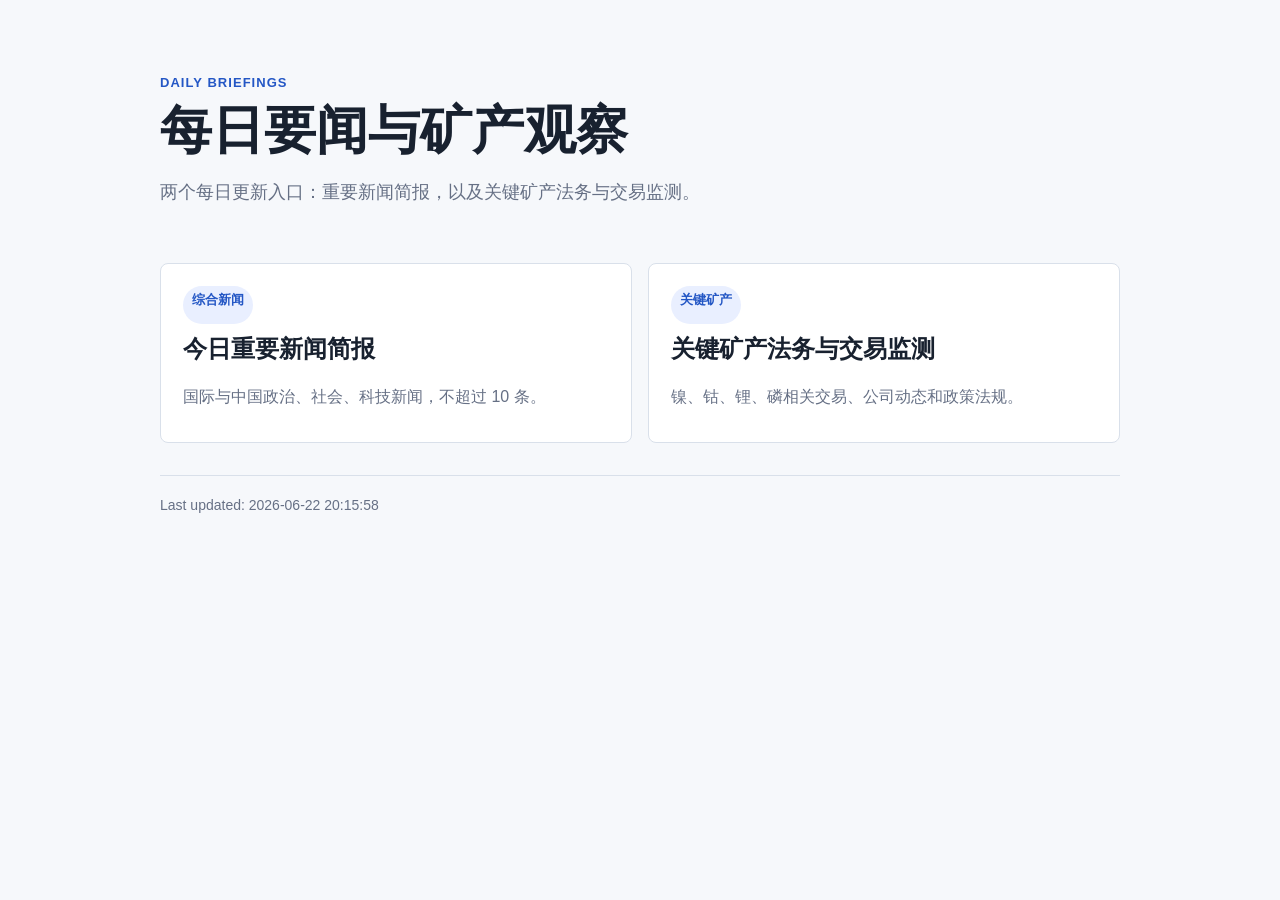
==== index.html @ e2047d88 "Update news briefing 2026-06-22 20:15:58" ====
<!doctype html>
<html lang="zh-CN">
<head>
  <meta charset="utf-8">
  <meta name="viewport" content="width=device-width, initial-scale=1">
  <title>每日要闻与矿产观察</title>
  <link rel="stylesheet" href="styles.css">
</head>
<body>
  <main class="page">
    <header class="hero">
      <p class="eyebrow">Daily Briefings</p>
      <h1>每日要闻与矿产观察</h1>
      <p class="subtitle">两个每日更新入口：重要新闻简报，以及关键矿产法务与交易监测。</p>
    </header>

    <section class="link-grid" aria-label="每日简报入口">
      <a class="brief-link" href="news.html">
        <span class="tag">综合新闻</span>
        <strong>今日重要新闻简报</strong>
        <span>国际与中国政治、社会、科技新闻，不超过 10 条。</span>
      </a>

      <a class="brief-link" href="minerals.html">
        <span class="tag">关键矿产</span>
        <strong>关键矿产法务与交易监测</strong>
        <span>镍、钴、锂、磷相关交易、公司动态和政策法规。</span>
      </a>
    </section>

    <footer class="footer">
      <span>Last updated: <time id="updated">2026-06-22 20:15:58</time></span>
    </footer>
  </main>
</body>
</html>
---- styles.css ----
:root {
  color-scheme: light;
  --bg: #f6f8fb;
  --text: #18212f;
  --muted: #667085;
  --line: #d9e0ea;
  --card: #ffffff;
  --accent: #2457c5;
  --accent-soft: #e9efff;
}

* {
  box-sizing: border-box;
}

body {
  margin: 0;
  min-height: 100vh;
  background: var(--bg);
  color: var(--text);
  font-family: -apple-system, BlinkMacSystemFont, "Segoe UI", "Microsoft YaHei", sans-serif;
  line-height: 1.65;
}

a {
  color: inherit;
}

.page {
  width: min(960px, calc(100% - 32px));
  margin: 0 auto;
  padding: 56px 0 40px;
}

.hero {
  padding: 16px 0 28px;
}

.eyebrow {
  margin: 0 0 8px;
  color: var(--accent);
  font-size: 13px;
  font-weight: 700;
  letter-spacing: .08em;
  text-transform: uppercase;
}

h1 {
  margin: 0;
  font-size: clamp(32px, 5vw, 52px);
  line-height: 1.12;
}

.subtitle {
  max-width: 680px;
  margin: 18px 0 0;
  color: var(--muted);
  font-size: 18px;
}

.link-grid {
  display: grid;
  grid-template-columns: repeat(2, minmax(0, 1fr));
  gap: 16px;
  margin-top: 28px;
}

.brief-link {
  display: grid;
  gap: 10px;
  padding: 22px;
  min-height: 180px;
  background: var(--card);
  border: 1px solid var(--line);
  border-radius: 8px;
  text-decoration: none;
}

.brief-link:hover {
  border-color: var(--accent);
}

.brief-link strong {
  display: block;
  font-size: 24px;
  line-height: 1.25;
}

.brief-link span:last-child {
  color: var(--muted);
}

.tag {
  width: fit-content;
  padding: 3px 9px;
  border-radius: 999px;
  background: var(--accent-soft);
  color: var(--accent);
  font-size: 13px;
  font-weight: 700;
}

.footer {
  margin-top: 32px;
  padding-top: 18px;
  border-top: 1px solid var(--line);
  color: var(--muted);
  font-size: 14px;
}

.top-nav {
  margin-bottom: 24px;
}

.top-nav a {
  color: var(--accent);
  text-decoration: none;
  font-weight: 700;
}

.article {
  padding: 28px;
  background: var(--card);
  border: 1px solid var(--line);
  border-radius: 8px;
}

.article h1 {
  font-size: clamp(28px, 4vw, 42px);
}

.meta {
  margin: 12px 0 24px;
  color: var(--muted);
}

.placeholder {
  padding: 18px;
  border: 1px dashed var(--line);
  border-radius: 8px;
  color: var(--muted);
}

.briefing-body h2 {
  margin: 28px 0 10px;
  font-size: 24px;
  line-height: 1.3;
}

.briefing-body h3 {
  margin: 22px 0 8px;
  font-size: 19px;
  line-height: 1.35;
}

.briefing-body p {
  margin: 12px 0;
}

.briefing-body a {
  color: var(--accent);
  overflow-wrap: anywhere;
}

.briefing-body hr {
  margin: 28px 0;
  border: 0;
  border-top: 1px solid var(--line);
}

.bullet {
  padding-left: 14px;
  border-left: 3px solid var(--accent-soft);
}

@media (max-width: 720px) {
  .page {
    width: min(100% - 24px, 960px);
    padding-top: 32px;
  }

  .link-grid {
    grid-template-columns: 1fr;
  }
}
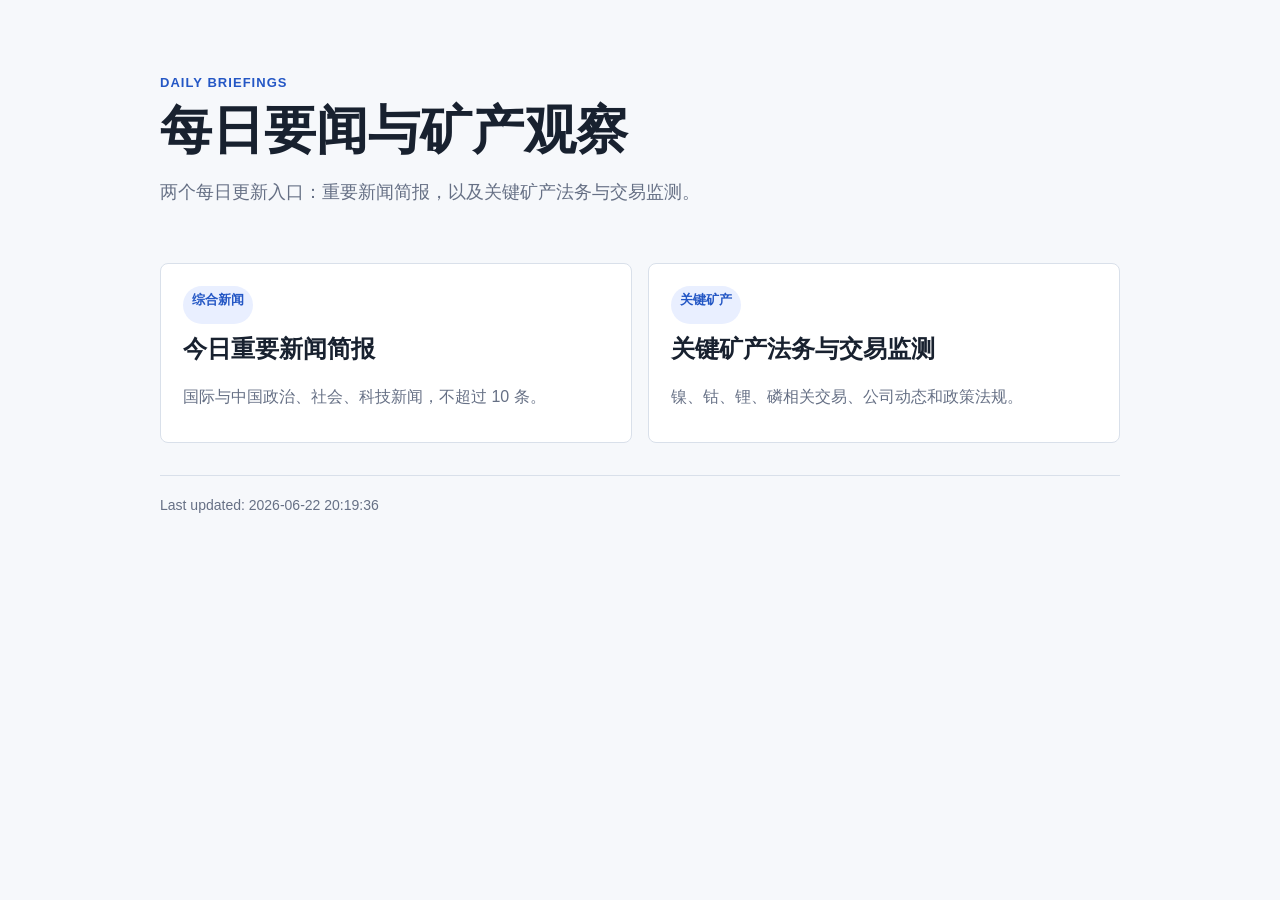
==== commit 6bfb0d5c: "Update news briefing 2026-06-22 20:19:36" ====
--- a/index.html
+++ b/index.html
@@ -29,7 +29,7 @@
     </section>
 
     <footer class="footer">
-      <span>Last updated: <time id="updated">2026-06-22 20:15:58</time></span>
+      <span>Last updated: <time id="updated">2026-06-22 20:19:36</time></span>
     </footer>
   </main>
 </body>
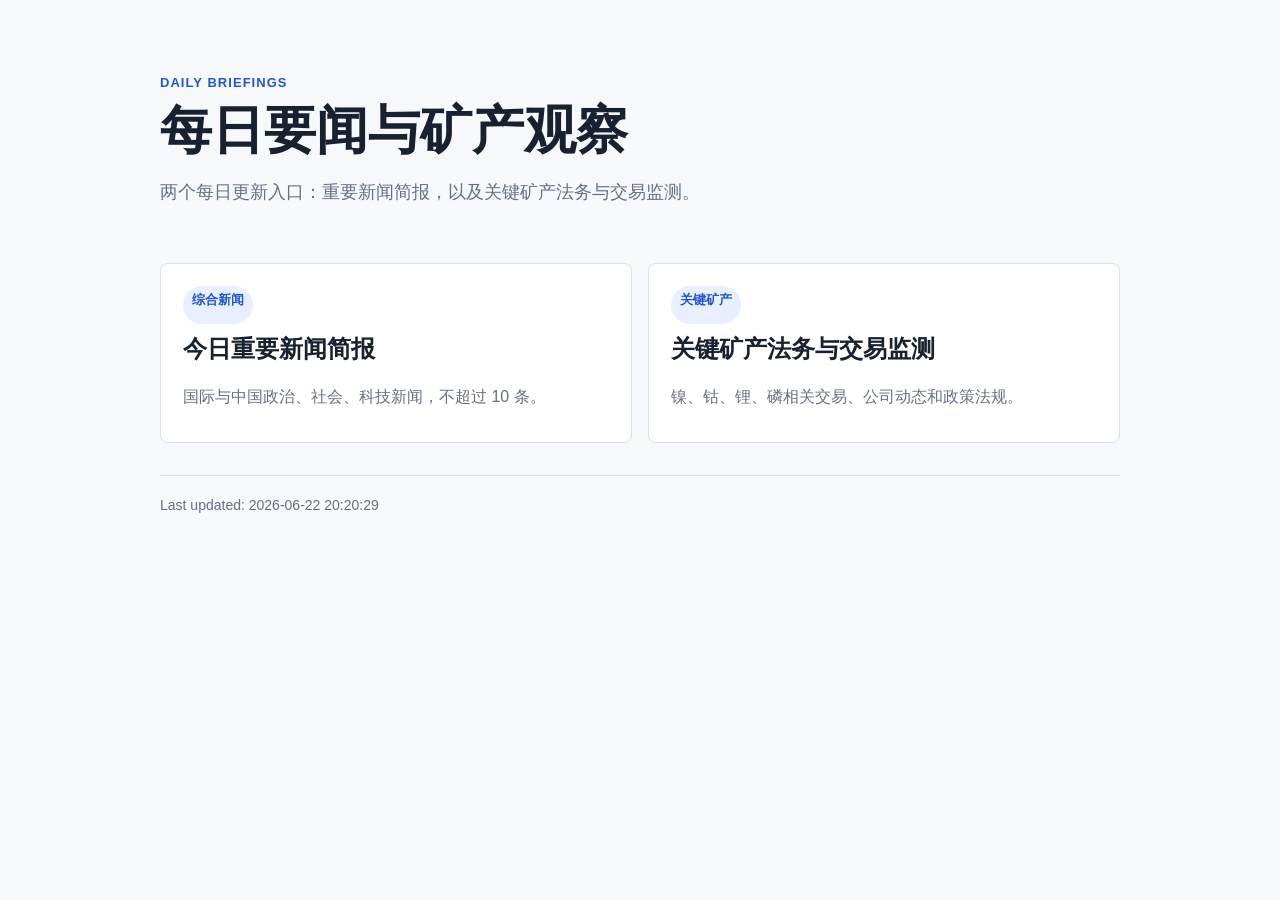
==== commit f5e8af38: "Update minerals briefing 2026-06-22 20:20:29" ====
--- a/index.html
+++ b/index.html
@@ -29,7 +29,7 @@
     </section>
 
     <footer class="footer">
-      <span>Last updated: <time id="updated">2026-06-22 20:19:36</time></span>
+      <span>Last updated: <time id="updated">2026-06-22 20:20:29</time></span>
     </footer>
   </main>
 </body>
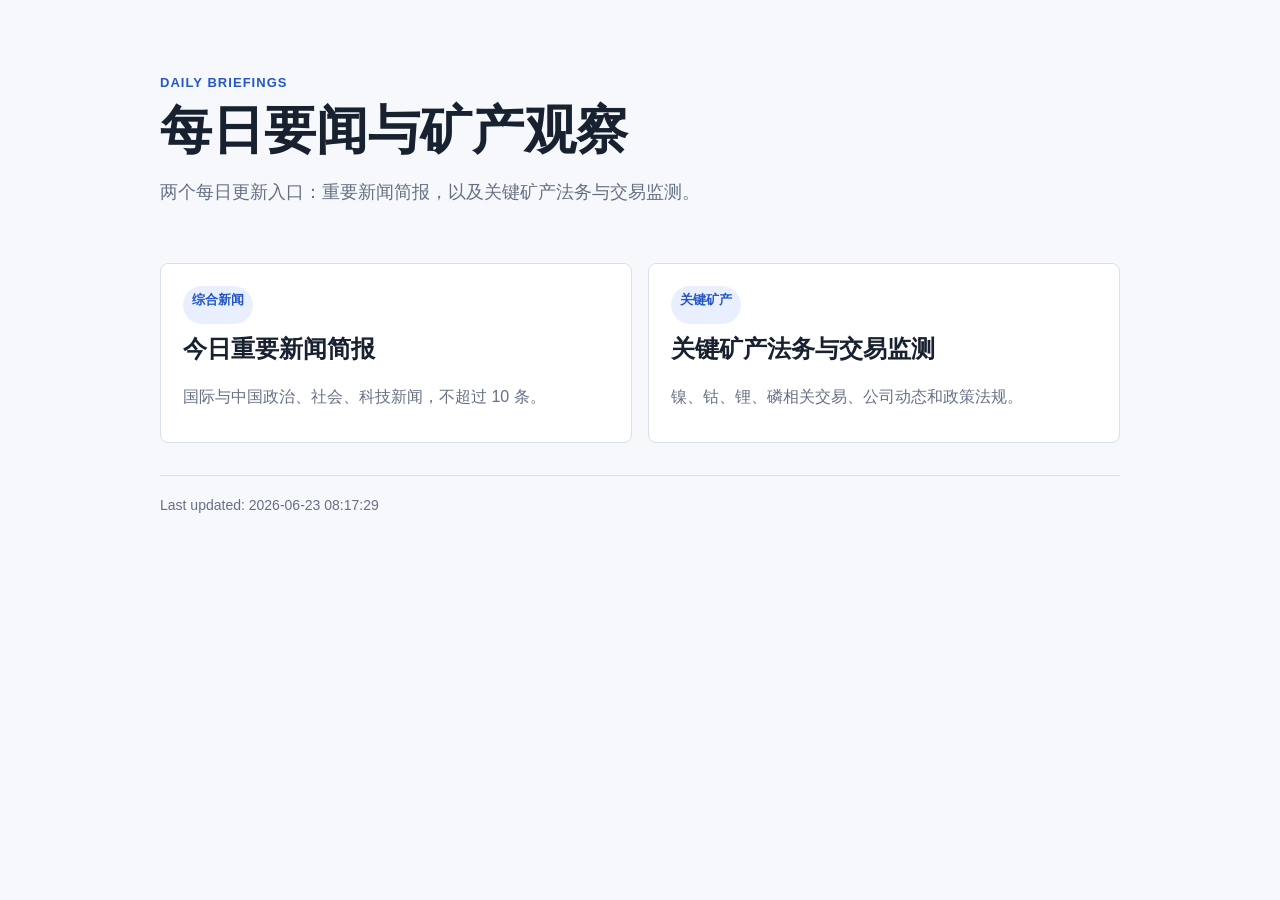
==== commit a93c7933: "Update news briefing 2026-06-23 08:17:29" ====
--- a/index.html
+++ b/index.html
@@ -29,7 +29,7 @@
     </section>
 
     <footer class="footer">
-      <span>Last updated: <time id="updated">2026-06-22 20:20:29</time></span>
+      <span>Last updated: <time id="updated">2026-06-23 08:17:29</time></span>
     </footer>
   </main>
 </body>
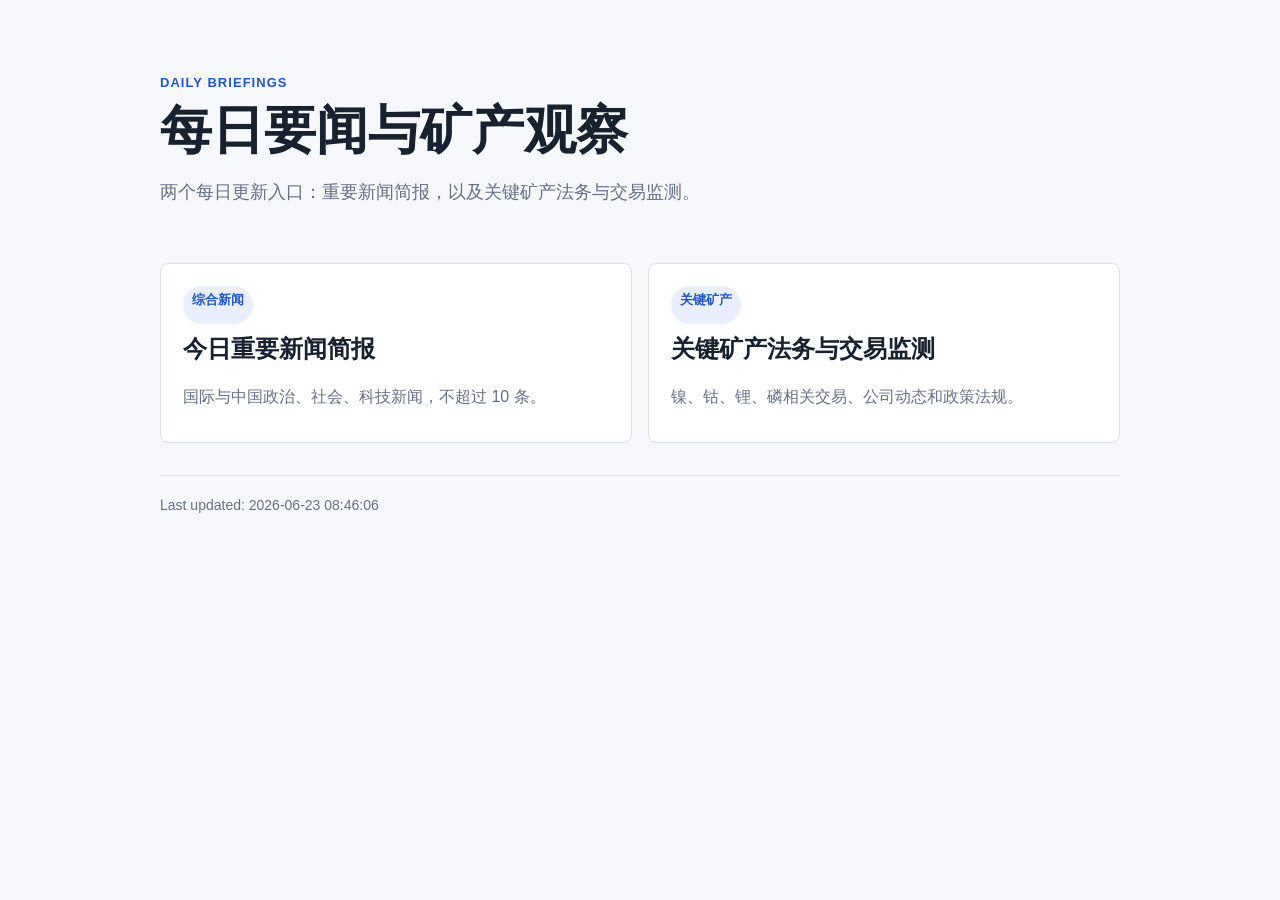
==== commit 0b3961e9: "Update minerals briefing 2026-06-23 08:46:06" ====
--- a/index.html
+++ b/index.html
@@ -29,7 +29,7 @@
     </section>
 
     <footer class="footer">
-      <span>Last updated: <time id="updated">2026-06-23 08:17:29</time></span>
+      <span>Last updated: <time id="updated">2026-06-23 08:46:06</time></span>
     </footer>
   </main>
 </body>
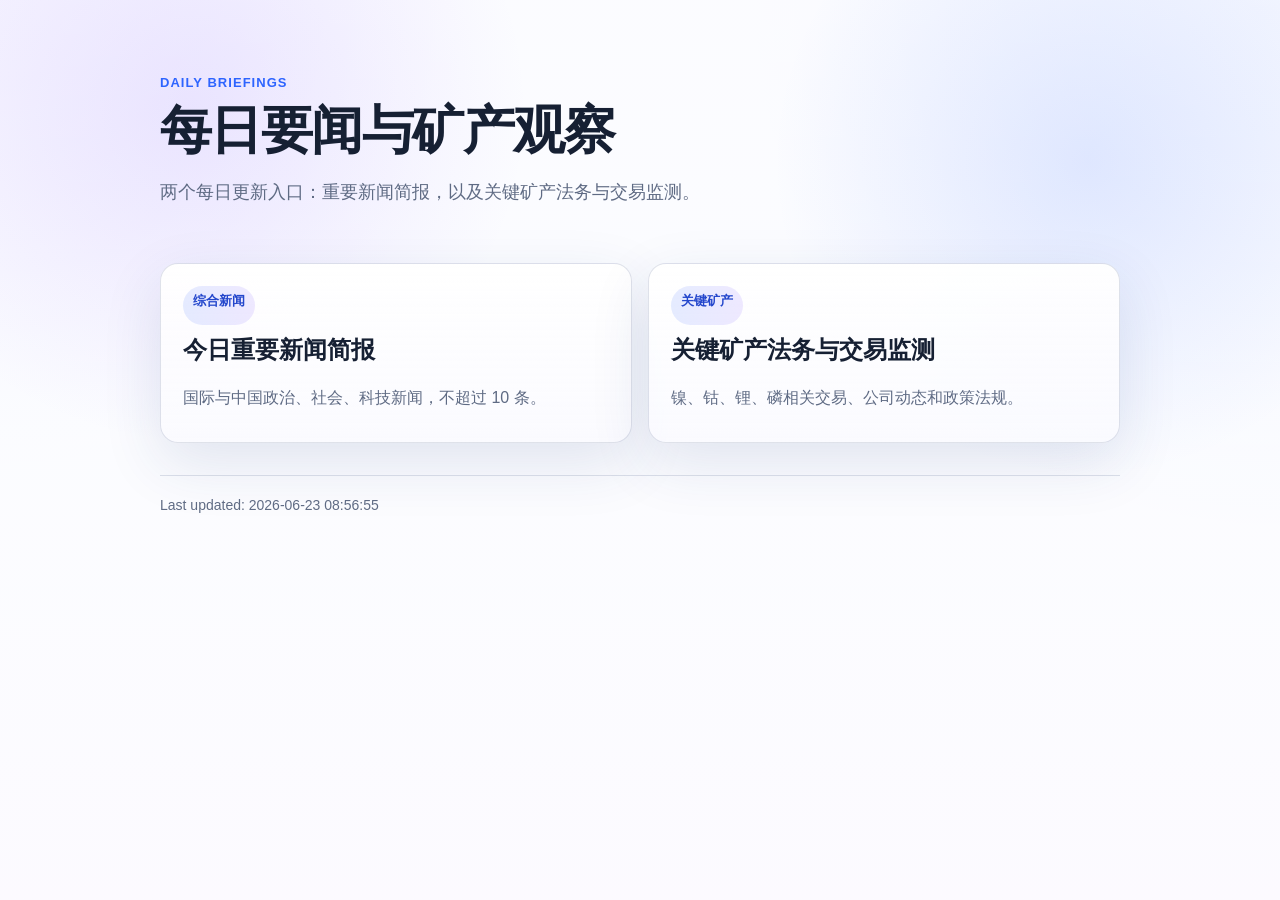
==== commit 7815a907: "Update news briefing 2026-06-23 08:56:55" ====
--- a/index.html
+++ b/index.html
@@ -29,7 +29,7 @@
     </section>
 
     <footer class="footer">
-      <span>Last updated: <time id="updated">2026-06-23 08:46:06</time></span>
+      <span>Last updated: <time id="updated">2026-06-23 08:56:55</time></span>
     </footer>
   </main>
 </body>
--- a/styles.css
+++ b/styles.css
@@ -1,24 +1,40 @@
 :root {
   color-scheme: light;
-  --bg: #f6f8fb;
-  --text: #18212f;
-  --muted: #667085;
-  --line: #d9e0ea;
-  --card: #ffffff;
-  --accent: #2457c5;
-  --accent-soft: #e9efff;
+  --bg: #f4f7ff;
+  --bg-2: #eef0ff;
+  --bg-3: #f8f4ff;
+  --text: #162033;
+  --muted: #5f6b84;
+  --line: rgba(79, 94, 138, 0.18);
+  --card: rgba(255, 255, 255, 0.82);
+  --card-strong: rgba(255, 255, 255, 0.94);
+  --accent: #2d64ff;
+  --accent-2: #7a4dff;
+  --accent-soft: rgba(45, 100, 255, 0.12);
+  --accent-soft-2: rgba(122, 77, 255, 0.12);
+  --shadow: 0 20px 60px rgba(37, 57, 120, 0.12);
 }
 
 * {
   box-sizing: border-box;
+}
+
+html {
+  background:
+    radial-gradient(circle at top left, rgba(122, 77, 255, 0.14), transparent 30%),
+    radial-gradient(circle at top right, rgba(45, 100, 255, 0.14), transparent 34%),
+    linear-gradient(180deg, var(--bg-2) 0%, var(--bg) 48%, var(--bg-3) 100%);
 }
 
 body {
   margin: 0;
   min-height: 100vh;
-  background: var(--bg);
+  background:
+    radial-gradient(circle at 15% 12%, rgba(122, 77, 255, 0.12), transparent 25%),
+    radial-gradient(circle at 85% 18%, rgba(45, 100, 255, 0.12), transparent 24%),
+    linear-gradient(180deg, rgba(255, 255, 255, 0.78) 0%, rgba(255, 255, 255, 0.58) 100%);
   color: var(--text);
-  font-family: -apple-system, BlinkMacSystemFont, "Segoe UI", "Microsoft YaHei", sans-serif;
+  font-family: -apple-system, BlinkMacSystemFont, "Segoe UI Variable", "Segoe UI", "Microsoft YaHei", sans-serif;
   line-height: 1.65;
 }
 
@@ -29,7 +45,7 @@
 .page {
   width: min(960px, calc(100% - 32px));
   margin: 0 auto;
-  padding: 56px 0 40px;
+  padding: 56px 0 44px;
 }
 
 .hero {
@@ -49,6 +65,7 @@
   margin: 0;
   font-size: clamp(32px, 5vw, 52px);
   line-height: 1.12;
+  letter-spacing: -0.03em;
 }
 
 .subtitle {
@@ -70,14 +87,19 @@
   gap: 10px;
   padding: 22px;
   min-height: 180px;
-  background: var(--card);
+  background:
+    linear-gradient(180deg, rgba(255, 255, 255, 0.95) 0%, rgba(250, 250, 255, 0.86) 100%);
   border: 1px solid var(--line);
-  border-radius: 8px;
+  border-radius: 18px;
+  box-shadow: var(--shadow);
   text-decoration: none;
+  transition: transform 180ms ease, box-shadow 180ms ease, border-color 180ms ease;
 }
 
 .brief-link:hover {
-  border-color: var(--accent);
+  border-color: rgba(45, 100, 255, 0.42);
+  box-shadow: 0 24px 64px rgba(37, 57, 120, 0.18);
+  transform: translateY(-2px);
 }
 
 .brief-link strong {
@@ -92,10 +114,10 @@
 
 .tag {
   width: fit-content;
-  padding: 3px 9px;
+  padding: 4px 10px;
   border-radius: 999px;
-  background: var(--accent-soft);
-  color: var(--accent);
+  background: linear-gradient(90deg, var(--accent-soft), var(--accent-soft-2));
+  color: #2447cc;
   font-size: 13px;
   font-weight: 700;
 }
@@ -113,25 +135,52 @@
 }
 
 .top-nav a {
-  color: var(--accent);
+  display: inline-flex;
+  align-items: center;
+  gap: 8px;
+  padding: 10px 14px;
+  color: #20305a;
   text-decoration: none;
   font-weight: 700;
+  border: 1px solid rgba(45, 100, 255, 0.18);
+  border-radius: 999px;
+  background: rgba(255, 255, 255, 0.7);
+  box-shadow: 0 8px 24px rgba(37, 57, 120, 0.08);
+  backdrop-filter: blur(10px);
 }
 
 .article {
-  padding: 28px;
-  background: var(--card);
-  border: 1px solid var(--line);
-  border-radius: 8px;
+  position: relative;
+  padding: 32px 30px;
+  background:
+    linear-gradient(180deg, rgba(255, 255, 255, 0.96) 0%, rgba(247, 249, 255, 0.88) 100%);
+  border: 1px solid rgba(45, 100, 255, 0.14);
+  border-radius: 28px;
+  box-shadow: var(--shadow);
+  overflow: hidden;
+}
+
+.article::before {
+  content: "";
+  position: absolute;
+  inset: 0;
+  background:
+    radial-gradient(circle at top right, rgba(122, 77, 255, 0.12), transparent 28%),
+    radial-gradient(circle at bottom left, rgba(45, 100, 255, 0.12), transparent 24%);
+  pointer-events: none;
 }
 
 .article h1 {
   font-size: clamp(28px, 4vw, 42px);
+  position: relative;
+  z-index: 1;
 }
 
 .meta {
   margin: 12px 0 24px;
   color: var(--muted);
+  position: relative;
+  z-index: 1;
 }
 
 .placeholder {
@@ -142,35 +191,51 @@
 }
 
 .briefing-body h2 {
-  margin: 28px 0 10px;
+  margin: 28px 0 12px;
+  padding-top: 12px;
   font-size: 24px;
   line-height: 1.3;
+  color: #1f2d53;
+  position: relative;
+  z-index: 1;
 }
 
 .briefing-body h3 {
-  margin: 22px 0 8px;
+  margin: 22px 0 10px;
   font-size: 19px;
   line-height: 1.35;
+  color: #27396a;
+  position: relative;
+  z-index: 1;
 }
 
 .briefing-body p {
   margin: 12px 0;
+  position: relative;
+  z-index: 1;
 }
 
 .briefing-body a {
-  color: var(--accent);
+  color: #244ddb;
   overflow-wrap: anywhere;
 }
 
 .briefing-body hr {
   margin: 28px 0;
   border: 0;
-  border-top: 1px solid var(--line);
+  border-top: 1px solid rgba(79, 94, 138, 0.16);
+  position: relative;
+  z-index: 1;
 }
 
 .bullet {
-  padding-left: 14px;
-  border-left: 3px solid var(--accent-soft);
+  padding: 12px 14px 12px 16px;
+  border-left: 4px solid transparent;
+  background:
+    linear-gradient(90deg, rgba(45, 100, 255, 0.08), rgba(122, 77, 255, 0.05));
+  border: 1px solid rgba(45, 100, 255, 0.12);
+  border-radius: 14px;
+  box-shadow: 0 8px 20px rgba(37, 57, 120, 0.05);
 }
 
 @media (max-width: 720px) {
@@ -182,4 +247,21 @@
   .link-grid {
     grid-template-columns: 1fr;
   }
-}
+
+  .article {
+    padding: 24px 18px;
+    border-radius: 22px;
+  }
+
+  .brief-link {
+    border-radius: 16px;
+  }
+
+  .briefing-body h2 {
+    font-size: 22px;
+  }
+
+  .briefing-body h3 {
+    font-size: 18px;
+  }
+}
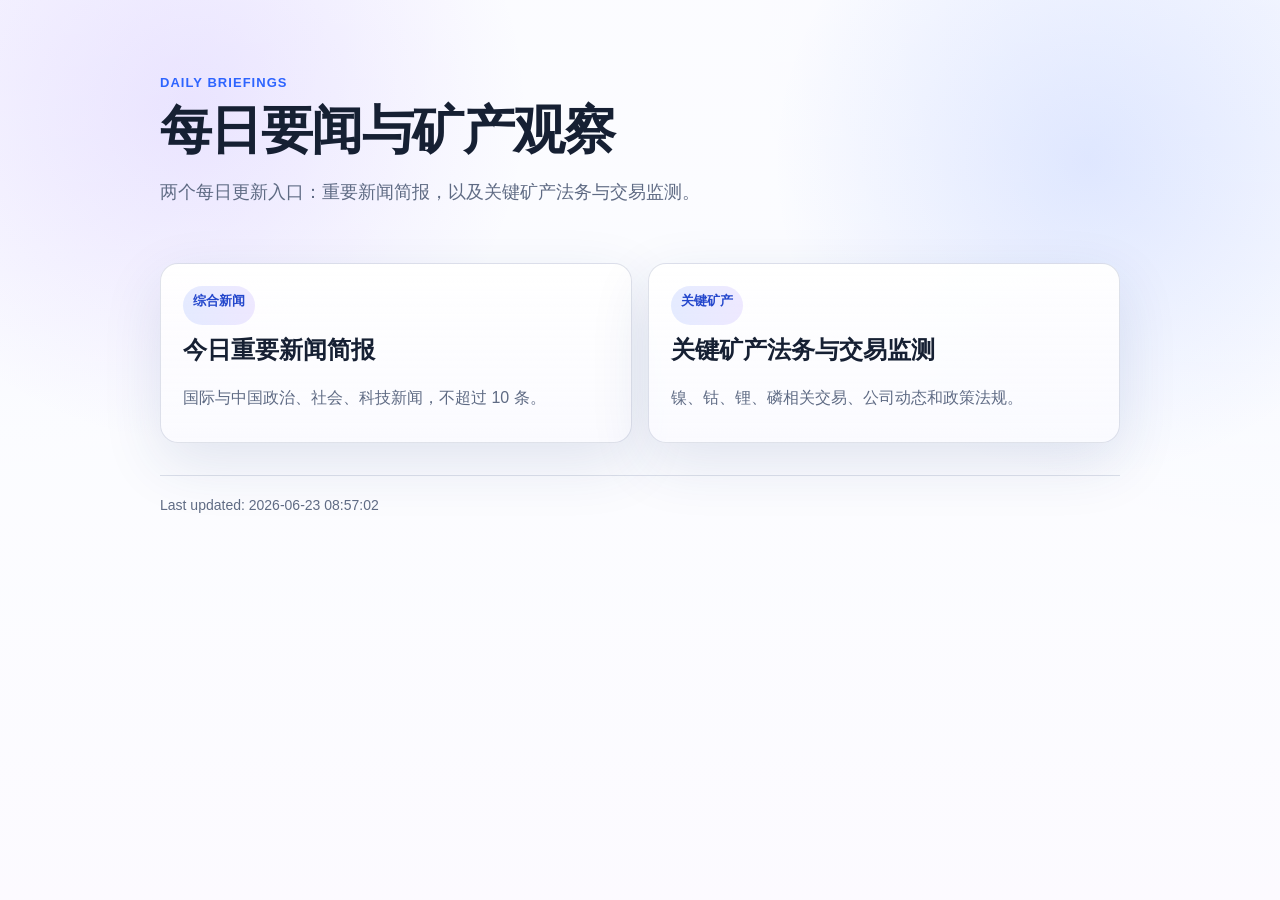
==== commit 363e66aa: "Update minerals briefing 2026-06-23 08:57:02" ====
--- a/index.html
+++ b/index.html
@@ -29,7 +29,7 @@
     </section>
 
     <footer class="footer">
-      <span>Last updated: <time id="updated">2026-06-23 08:56:55</time></span>
+      <span>Last updated: <time id="updated">2026-06-23 08:57:02</time></span>
     </footer>
   </main>
 </body>
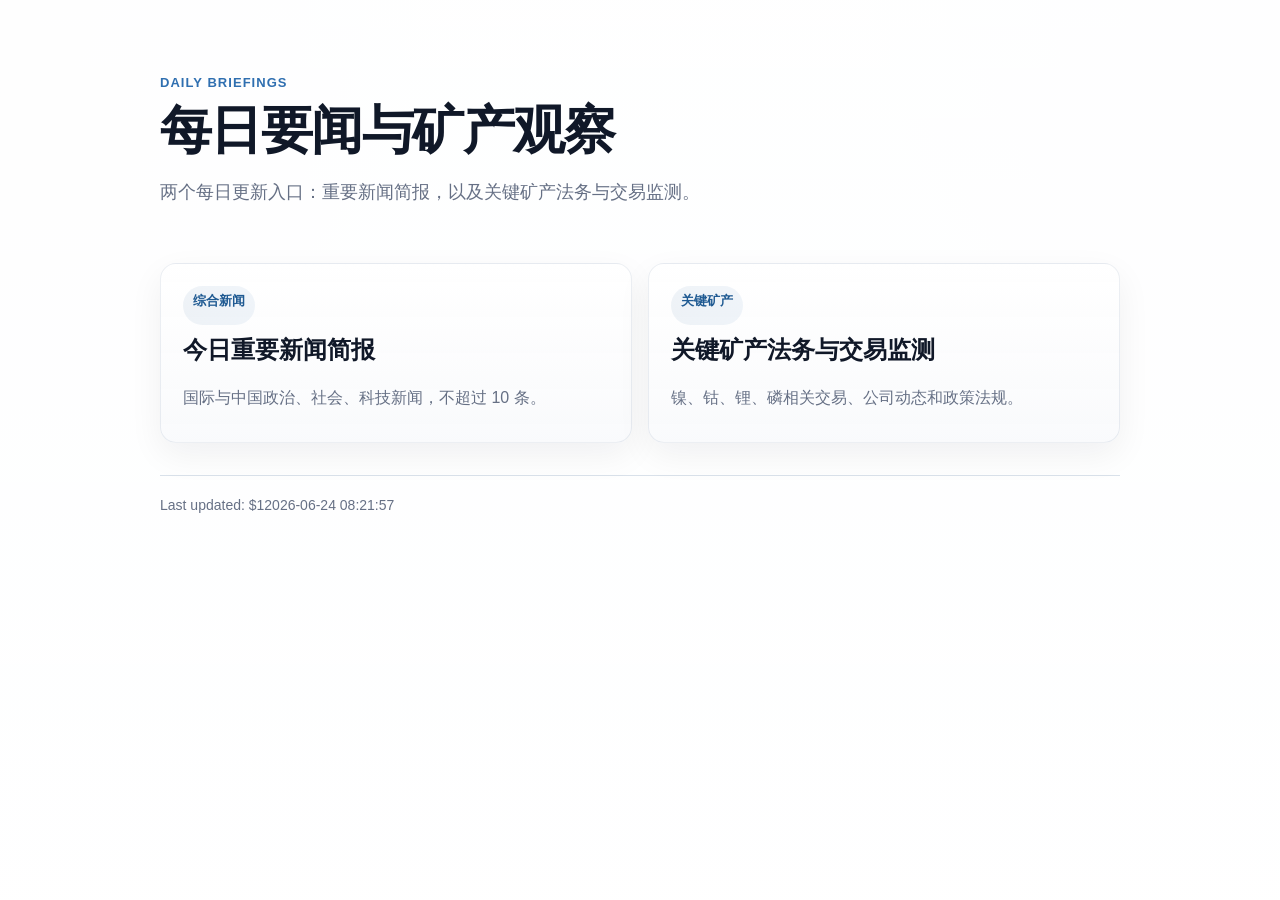
==== commit 75f06c18: "Update daily news briefing" ====
--- a/index.html
+++ b/index.html
@@ -1,4 +1,4 @@
-<!doctype html>
+﻿<!doctype html>
 <html lang="zh-CN">
 <head>
   <meta charset="utf-8">
@@ -29,7 +29,7 @@
     </section>
 
     <footer class="footer">
-      <span>Last updated: <time id="updated">2026-06-23 08:57:02</time></span>
+      <span>Last updated: $12026-06-24 08:21:57</time></span>
     </footer>
   </main>
 </body>
--- a/styles.css
+++ b/styles.css
@@ -1,18 +1,18 @@
 :root {
   color-scheme: light;
-  --bg: #f4f7ff;
-  --bg-2: #eef0ff;
-  --bg-3: #f8f4ff;
-  --text: #162033;
-  --muted: #5f6b84;
-  --line: rgba(79, 94, 138, 0.18);
-  --card: rgba(255, 255, 255, 0.82);
-  --card-strong: rgba(255, 255, 255, 0.94);
-  --accent: #2d64ff;
-  --accent-2: #7a4dff;
-  --accent-soft: rgba(45, 100, 255, 0.12);
-  --accent-soft-2: rgba(122, 77, 255, 0.12);
-  --shadow: 0 20px 60px rgba(37, 57, 120, 0.12);
+  --bg: #f7f8fa;
+  --bg-2: #f3f5f8;
+  --bg-3: #fcfdfe;
+  --text: #101828;
+  --muted: #667085;
+  --line: #d9e1ea;
+  --card: #ffffff;
+  --card-soft: #f8fafc;
+  --accent: #1f5a92;
+  --accent-2: #2f6fb0;
+  --accent-soft: rgba(31, 90, 146, 0.07);
+  --accent-soft-2: rgba(47, 111, 176, 0.07);
+  --shadow: 0 12px 34px rgba(16, 24, 40, 0.06);
 }
 
 * {
@@ -21,20 +21,18 @@
 
 html {
   background:
-    radial-gradient(circle at top left, rgba(122, 77, 255, 0.14), transparent 30%),
-    radial-gradient(circle at top right, rgba(45, 100, 255, 0.14), transparent 34%),
-    linear-gradient(180deg, var(--bg-2) 0%, var(--bg) 48%, var(--bg-3) 100%);
+    radial-gradient(circle at top left, rgba(18, 58, 99, 0.05), transparent 28%),
+    radial-gradient(circle at top right, rgba(31, 90, 146, 0.04), transparent 28%),
+    linear-gradient(180deg, var(--bg-2) 0%, var(--bg) 45%, var(--bg-3) 100%);
 }
 
 body {
   margin: 0;
   min-height: 100vh;
   background:
-    radial-gradient(circle at 15% 12%, rgba(122, 77, 255, 0.12), transparent 25%),
-    radial-gradient(circle at 85% 18%, rgba(45, 100, 255, 0.12), transparent 24%),
-    linear-gradient(180deg, rgba(255, 255, 255, 0.78) 0%, rgba(255, 255, 255, 0.58) 100%);
+    linear-gradient(180deg, rgba(255, 255, 255, 0.96) 0%, rgba(255, 255, 255, 0.88) 100%);
   color: var(--text);
-  font-family: -apple-system, BlinkMacSystemFont, "Segoe UI Variable", "Segoe UI", "Microsoft YaHei", sans-serif;
+  font-family: Inter, -apple-system, BlinkMacSystemFont, "Segoe UI", "PingFang SC", "Microsoft YaHei", sans-serif;
   line-height: 1.65;
 }
 
@@ -54,7 +52,7 @@
 
 .eyebrow {
   margin: 0 0 8px;
-  color: var(--accent);
+  color: var(--accent-2);
   font-size: 13px;
   font-weight: 700;
   letter-spacing: .08em;
@@ -87,18 +85,17 @@
   gap: 10px;
   padding: 22px;
   min-height: 180px;
-  background:
-    linear-gradient(180deg, rgba(255, 255, 255, 0.95) 0%, rgba(250, 250, 255, 0.86) 100%);
-  border: 1px solid var(--line);
-  border-radius: 18px;
+  background: linear-gradient(180deg, rgba(255, 255, 255, 0.98) 0%, rgba(249, 250, 252, 0.96) 100%);
+  border: 1px solid rgba(18, 58, 99, 0.08);
+  border-radius: 16px;
   box-shadow: var(--shadow);
   text-decoration: none;
   transition: transform 180ms ease, box-shadow 180ms ease, border-color 180ms ease;
 }
 
 .brief-link:hover {
-  border-color: rgba(45, 100, 255, 0.42);
-  box-shadow: 0 24px 64px rgba(37, 57, 120, 0.18);
+  border-color: rgba(18, 58, 99, 0.16);
+  box-shadow: 0 16px 34px rgba(16, 24, 40, 0.08);
   transform: translateY(-2px);
 }
 
@@ -117,7 +114,7 @@
   padding: 4px 10px;
   border-radius: 999px;
   background: linear-gradient(90deg, var(--accent-soft), var(--accent-soft-2));
-  color: #2447cc;
+  color: var(--accent);
   font-size: 13px;
   font-weight: 700;
 }
@@ -139,23 +136,21 @@
   align-items: center;
   gap: 8px;
   padding: 10px 14px;
-  color: #20305a;
+  color: var(--accent);
   text-decoration: none;
   font-weight: 700;
-  border: 1px solid rgba(45, 100, 255, 0.18);
+  border: 1px solid rgba(18, 58, 99, 0.12);
   border-radius: 999px;
-  background: rgba(255, 255, 255, 0.7);
-  box-shadow: 0 8px 24px rgba(37, 57, 120, 0.08);
-  backdrop-filter: blur(10px);
+  background: rgba(255, 255, 255, 0.84);
+  box-shadow: 0 8px 22px rgba(17, 24, 39, 0.06);
 }
 
 .article {
   position: relative;
   padding: 32px 30px;
-  background:
-    linear-gradient(180deg, rgba(255, 255, 255, 0.96) 0%, rgba(247, 249, 255, 0.88) 100%);
-  border: 1px solid rgba(45, 100, 255, 0.14);
-  border-radius: 28px;
+  background: linear-gradient(180deg, rgba(255, 255, 255, 0.98) 0%, rgba(249, 251, 253, 0.94) 100%);
+  border: 1px solid rgba(18, 58, 99, 0.08);
+  border-radius: 22px;
   box-shadow: var(--shadow);
   overflow: hidden;
 }
@@ -165,8 +160,7 @@
   position: absolute;
   inset: 0;
   background:
-    radial-gradient(circle at top right, rgba(122, 77, 255, 0.12), transparent 28%),
-    radial-gradient(circle at bottom left, rgba(45, 100, 255, 0.12), transparent 24%);
+    linear-gradient(180deg, rgba(18, 58, 99, 0.02), transparent 18%);
   pointer-events: none;
 }
 
@@ -195,7 +189,7 @@
   padding-top: 12px;
   font-size: 24px;
   line-height: 1.3;
-  color: #1f2d53;
+  color: var(--accent-2);
   position: relative;
   z-index: 1;
 }
@@ -204,7 +198,7 @@
   margin: 22px 0 10px;
   font-size: 19px;
   line-height: 1.35;
-  color: #27396a;
+  color: var(--accent-2);
   position: relative;
   z-index: 1;
 }
@@ -216,7 +210,7 @@
 }
 
 .briefing-body a {
-  color: #244ddb;
+  color: #2f6fb0;
   overflow-wrap: anywhere;
 }
 
@@ -230,12 +224,20 @@
 
 .bullet {
   padding: 12px 14px 12px 16px;
-  border-left: 4px solid transparent;
-  background:
-    linear-gradient(90deg, rgba(45, 100, 255, 0.08), rgba(122, 77, 255, 0.05));
-  border: 1px solid rgba(45, 100, 255, 0.12);
-  border-radius: 14px;
-  box-shadow: 0 8px 20px rgba(37, 57, 120, 0.05);
+  border-left: 4px solid rgba(18, 58, 99, 0.24);
+  background: var(--card-soft);
+  border: 1px solid rgba(18, 58, 99, 0.08);
+  border-radius: 12px;
+  box-shadow: 0 6px 16px rgba(17, 24, 39, 0.04);
+}
+
+.field-label {
+  font-weight: 700;
+  color: #1f3f66;
+}
+
+.briefing-body strong {
+  color: #0f2942;
 }
 
 @media (max-width: 720px) {
@@ -250,11 +252,11 @@
 
   .article {
     padding: 24px 18px;
-    border-radius: 22px;
+    border-radius: 18px;
   }
 
   .brief-link {
-    border-radius: 16px;
+    border-radius: 14px;
   }
 
   .briefing-body h2 {
